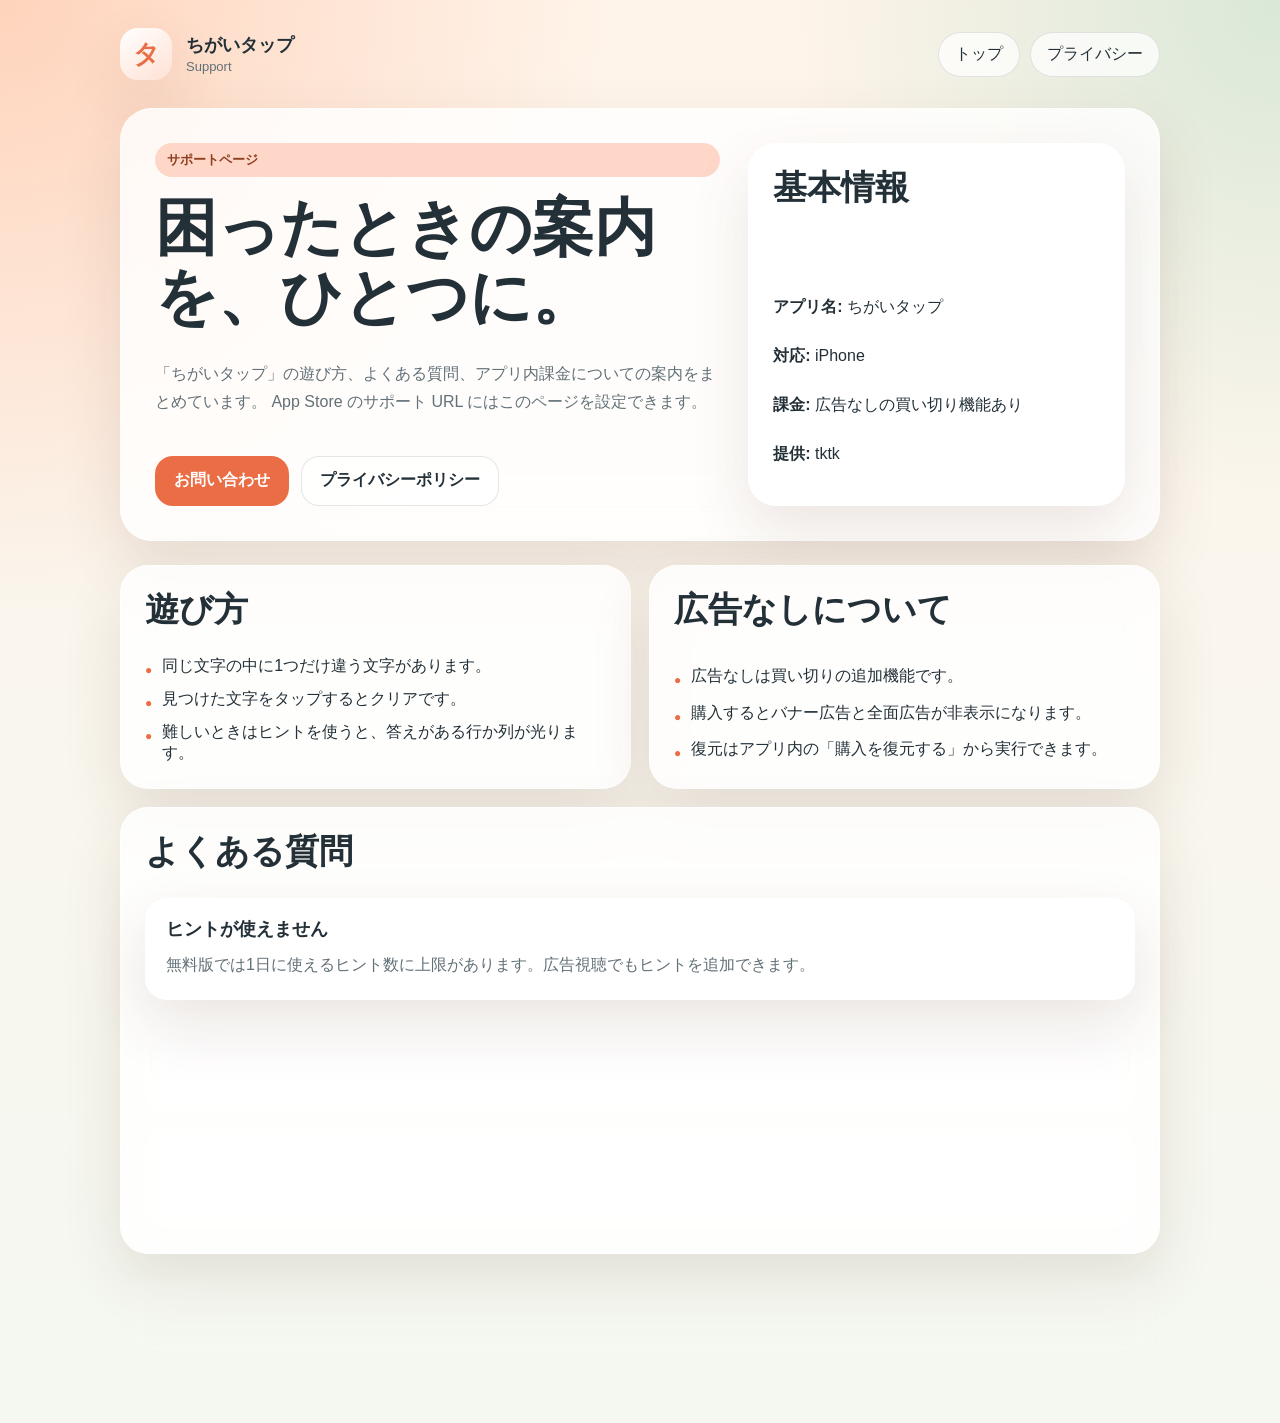
==== support.html @ b69aa009 "Add files via upload" ====
<!DOCTYPE html>
<html lang="ja">
<head>
  <meta charset="UTF-8">
  <meta name="viewport" content="width=device-width, initial-scale=1.0">
  <title>ちがいタップ サポート</title>
  <meta name="description" content="ちがいタップのサポートページです。遊び方、よくある質問、お問い合わせ先を案内しています。">
  <link rel="stylesheet" href="./styles.css">
</head>
<body>
  <div class="shell">
    <header class="nav">
      <a class="brand" href="./index.html">
        <div class="brand-mark">タ</div>
        <div class="brand-copy">
          <strong>ちがいタップ</strong>
          <span>Support</span>
        </div>
      </a>
      <nav class="nav-links">
        <a href="./index.html">トップ</a>
        <a href="https://github.com/tktk-hrms/kabuyu-pocket-policy/">プライバシー</a>
      </nav>
    </header>

    <section class="hero">
      <div class="stack">
        <div class="eyebrow">サポートページ</div>
        <h1>困ったときの案内を、ひとつに。</h1>
        <p>
          「ちがいタップ」の遊び方、よくある質問、アプリ内課金についての案内をまとめています。
          App Store のサポート URL にはこのページを設定できます。
        </p>
        <div class="hero-actions">
          <a class="button button-primary" href="mailto:support@example.com">お問い合わせ</a>
          <a class="button button-secondary" href="https://github.com/tktk-hrms/kabuyu-pocket-policy/">プライバシーポリシー</a>
        </div>
      </div>

      <div class="card stack">
        <h2>基本情報</h2>
        <ul class="meta-list">
          <li><strong>アプリ名:</strong> ちがいタップ</li>
          <li><strong>対応:</strong> iPhone</li>
          <li><strong>課金:</strong> 広告なしの買い切り機能あり</li>
          <li><strong>提供:</strong> tktk</li>
        </ul>
      </div>
    </section>

    <section class="grid two">
      <article class="card stack">
        <h2>遊び方</h2>
        <ul class="check-list">
          <li>同じ文字の中に1つだけ違う文字があります。</li>
          <li>見つけた文字をタップするとクリアです。</li>
          <li>難しいときはヒントを使うと、答えがある行か列が光ります。</li>
        </ul>
      </article>

      <article class="card stack">
        <h2>広告なしについて</h2>
        <ul class="check-list">
          <li>広告なしは買い切りの追加機能です。</li>
          <li>購入するとバナー広告と全面広告が非表示になります。</li>
          <li>復元はアプリ内の「購入を復元する」から実行できます。</li>
        </ul>
      </article>
    </section>

    <section class="card stack" style="margin-top:18px;">
      <h2>よくある質問</h2>
      <div class="faq">
        <article class="faq-item">
          <h3>ヒントが使えません</h3>
          <p>無料版では1日に使えるヒント数に上限があります。広告視聴でもヒントを追加できます。</p>
        </article>
        <article class="faq-item">
          <h3>広告なしを購入したのに反映されません</h3>
          <p>設定画面や購入画面から「購入を復元する」をお試しください。改善しない場合は購入日時を添えてお問い合わせください。</p>
        </article>
        <article class="faq-item">
          <h3>記録が見つかりません</h3>
          <p>記録は端末内に保存されます。アプリ削除や端末変更時は引き継がれない場合があります。</p>
        </article>
      </div>
    </section>

    <footer class="footer">
      <div>
        <strong>お問い合わせ先</strong>
        <div class="small">support@example.com</div>
      </div>
      <div class="nav-links">
        <a href="./index.html">マーケティングページ</a>
        <a href="https://github.com/tktk-hrms/kabuyu-pocket-policy/">プライバシー</a>
      </div>
    </footer>
  </div>
</body>
</html>
---- styles.css ----
:root {
  --bg: #fff7ef;
  --surface: rgba(255, 255, 255, 0.82);
  --surface-strong: #ffffff;
  --text: #233038;
  --muted: #627077;
  --line: rgba(35, 48, 56, 0.12);
  --accent: #ea6d45;
  --accent-soft: #ffd7c8;
  --success: #31784e;
  --shadow: 0 24px 60px rgba(90, 52, 32, 0.12);
}

* {
  box-sizing: border-box;
}

html {
  scroll-behavior: smooth;
}

body {
  margin: 0;
  font-family: -apple-system, BlinkMacSystemFont, "Hiragino Sans", "Yu Gothic", sans-serif;
  color: var(--text);
  background:
    radial-gradient(circle at top left, rgba(255, 199, 170, 0.72), transparent 32%),
    radial-gradient(circle at top right, rgba(201, 227, 208, 0.7), transparent 26%),
    linear-gradient(180deg, #fff4ea 0%, #f4f8f1 100%);
}

a {
  color: inherit;
}

.shell {
  max-width: 1080px;
  margin: 0 auto;
  padding: 28px 20px 56px;
}

.nav {
  display: flex;
  align-items: center;
  justify-content: space-between;
  gap: 16px;
  margin-bottom: 28px;
}

.brand {
  display: flex;
  align-items: center;
  gap: 14px;
  text-decoration: none;
}

.brand-mark {
  width: 52px;
  height: 52px;
  border-radius: 18px;
  display: grid;
  place-items: center;
  background: linear-gradient(145deg, #ffffff, #ffe1d4);
  box-shadow: var(--shadow);
  color: var(--accent);
  font-size: 26px;
  font-weight: 800;
}

.brand-copy strong {
  display: block;
  font-size: 18px;
}

.brand-copy span {
  color: var(--muted);
  font-size: 13px;
}

.nav-links {
  display: flex;
  flex-wrap: wrap;
  gap: 10px;
}

.nav-links a {
  text-decoration: none;
  padding: 11px 16px;
  border-radius: 999px;
  background: rgba(255, 255, 255, 0.72);
  border: 1px solid var(--line);
}

.hero,
.card,
.faq-item,
.footer {
  background: var(--surface);
  backdrop-filter: blur(14px);
  border: 1px solid rgba(255, 255, 255, 0.68);
  box-shadow: var(--shadow);
}

.hero {
  border-radius: 32px;
  padding: 34px;
  display: grid;
  grid-template-columns: 1.2fr 0.8fr;
  gap: 28px;
  margin-bottom: 24px;
}

.eyebrow {
  display: inline-flex;
  align-items: center;
  gap: 8px;
  padding: 8px 12px;
  border-radius: 999px;
  background: var(--accent-soft);
  color: #8e3f20;
  font-size: 13px;
  font-weight: 700;
}

h1,
h2,
h3 {
  margin: 0 0 12px;
  line-height: 1.12;
}

h1 {
  font-size: clamp(36px, 6vw, 62px);
}

h2 {
  font-size: clamp(24px, 3.4vw, 34px);
}

p {
  margin: 0;
  line-height: 1.75;
  color: var(--muted);
}

.stack {
  display: grid;
  gap: 16px;
}

.hero-actions {
  display: flex;
  flex-wrap: wrap;
  gap: 12px;
  margin-top: 24px;
}

.button {
  display: inline-flex;
  align-items: center;
  justify-content: center;
  min-height: 50px;
  padding: 0 18px;
  border-radius: 18px;
  text-decoration: none;
  font-weight: 700;
  border: 1px solid transparent;
}

.button-primary {
  background: var(--accent);
  color: white;
}

.button-secondary {
  background: rgba(255, 255, 255, 0.74);
  border-color: var(--line);
}

.grid {
  display: grid;
  gap: 18px;
}

.grid.two {
  grid-template-columns: repeat(2, minmax(0, 1fr));
}

.card {
  border-radius: 28px;
  padding: 24px;
}

.feature-list,
.meta-list,
.check-list {
  display: grid;
  gap: 12px;
  padding: 0;
  margin: 0;
  list-style: none;
}

.feature-list li,
.check-list li {
  display: flex;
  gap: 10px;
  align-items: flex-start;
}

.feature-list li::before,
.check-list li::before {
  content: "●";
  color: var(--accent);
  font-size: 12px;
  margin-top: 7px;
}

.phone-frame {
  width: min(100%, 320px);
  aspect-ratio: 9 / 19.5;
  margin: 0 auto;
  padding: 14px;
  border-radius: 38px;
  background: #1b1f20;
  box-shadow: 0 20px 55px rgba(13, 18, 20, 0.22);
}

.phone-screen {
  height: 100%;
  border-radius: 28px;
  overflow: hidden;
  background:
    linear-gradient(180deg, rgba(255, 244, 236, 0.95), rgba(240, 245, 236, 0.95)),
    linear-gradient(120deg, #ffe6d8, #edf3ea);
  padding: 18px;
  display: grid;
  gap: 14px;
}

.pill-row {
  display: flex;
  gap: 8px;
  flex-wrap: wrap;
}

.pill {
  height: 36px;
  padding: 0 14px;
  border-radius: 999px;
  background: rgba(255, 255, 255, 0.8);
  display: inline-flex;
  align-items: center;
  font-size: 13px;
  font-weight: 700;
}

.board {
  display: grid;
  grid-template-columns: repeat(5, 1fr);
  gap: 8px;
}

.tile {
  aspect-ratio: 1;
  border-radius: 16px;
  display: grid;
  place-items: center;
  background: rgba(255, 255, 255, 0.84);
  font-size: 24px;
  font-weight: 800;
}

.tile.accent {
  background: rgba(255, 215, 200, 0.95);
  box-shadow: inset 0 0 0 3px rgba(234, 109, 69, 0.34);
}

.faq {
  display: grid;
  gap: 12px;
}

.faq-item {
  border-radius: 22px;
  padding: 20px;
}

.faq-item h3 {
  font-size: 18px;
}

.footer {
  margin-top: 26px;
  border-radius: 24px;
  padding: 20px 22px;
  display: flex;
  flex-wrap: wrap;
  gap: 14px;
  justify-content: space-between;
  align-items: center;
}

.small {
  font-size: 13px;
}

@media (max-width: 820px) {
  .hero,
  .grid.two {
    grid-template-columns: 1fr;
  }

  .hero {
    padding: 24px;
  }

  .shell {
    padding: 20px 16px 40px;
  }
}
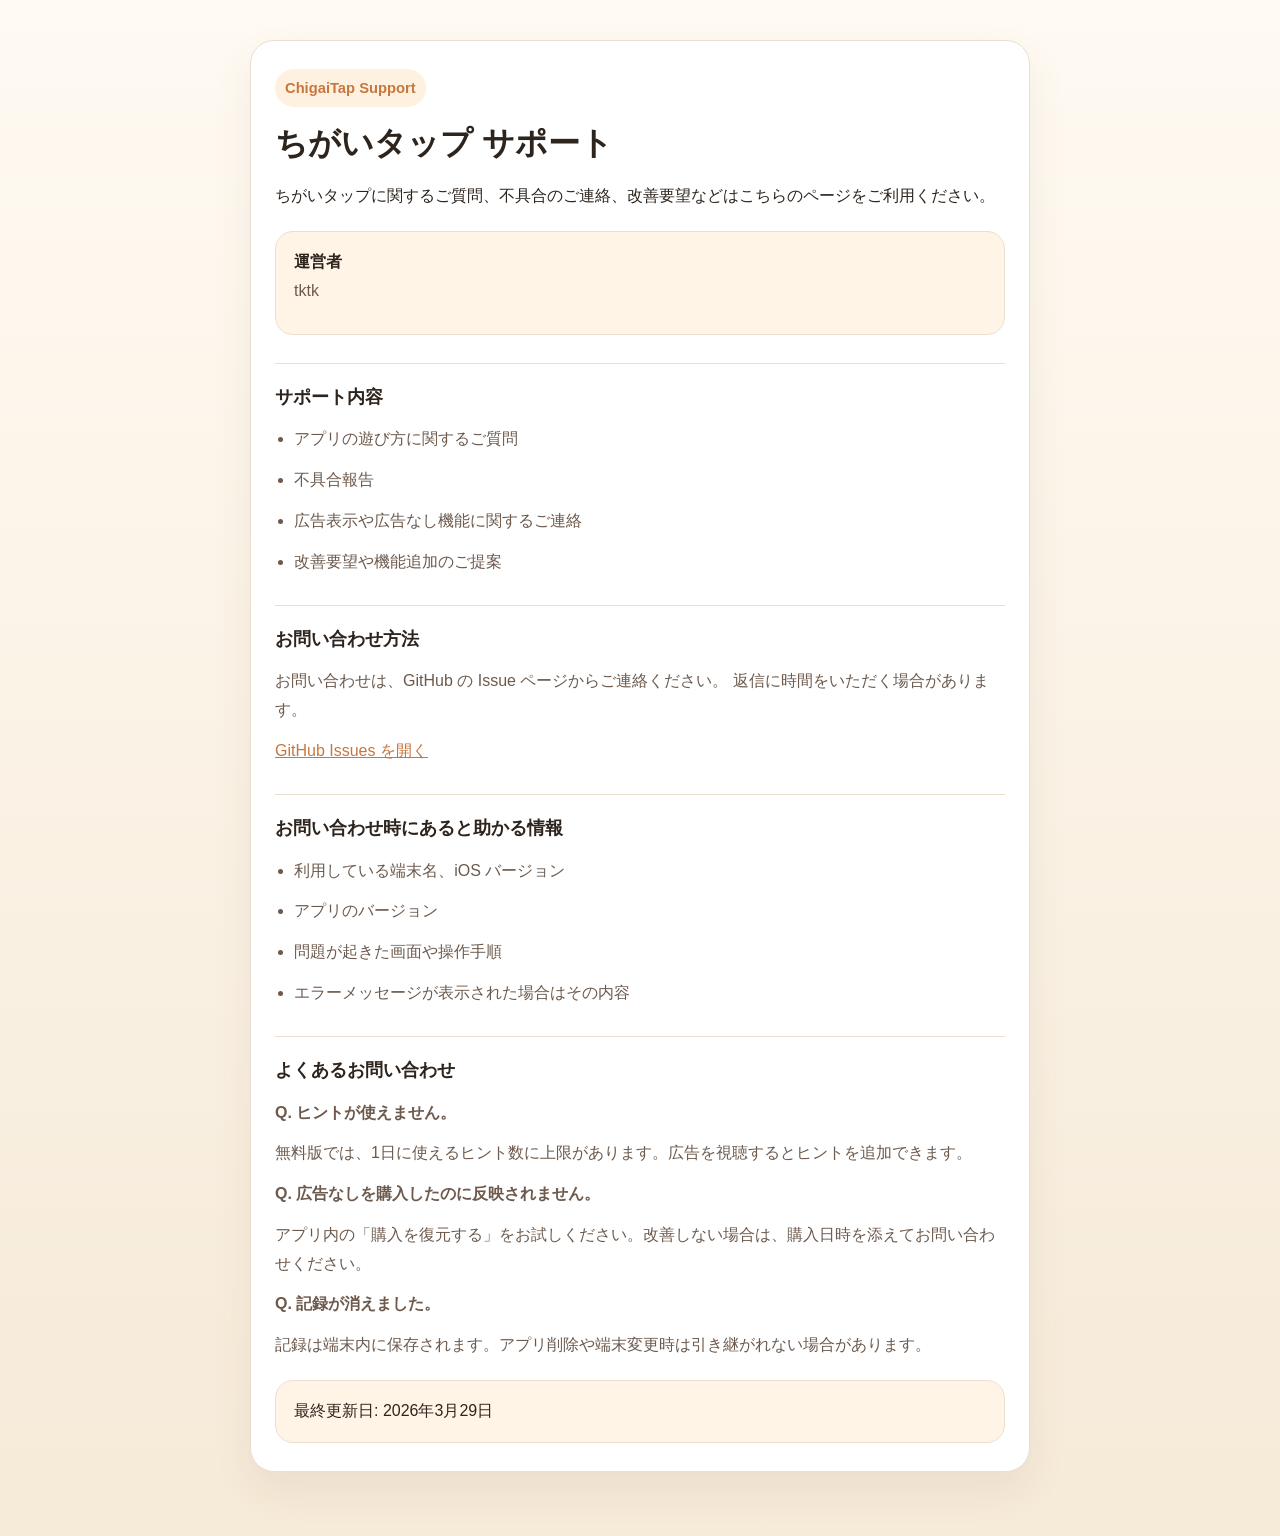
==== commit 4498e71a: "Add files via upload" ====
--- a/support.html
+++ b/support.html
@@ -1,101 +1,133 @@
-<!DOCTYPE html>
+<!doctype html>
 <html lang="ja">
 <head>
-  <meta charset="UTF-8">
-  <meta name="viewport" content="width=device-width, initial-scale=1.0">
+  <meta charset="utf-8">
+  <meta name="viewport" content="width=device-width, initial-scale=1">
   <title>ちがいタップ サポート</title>
-  <meta name="description" content="ちがいタップのサポートページです。遊び方、よくある質問、お問い合わせ先を案内しています。">
-  <link rel="stylesheet" href="./styles.css">
+  <style>
+    :root {
+      color-scheme: light;
+      --bg: #fffaf2;
+      --panel: #ffffff;
+      --text: #2d241d;
+      --sub: #6d5a4d;
+      --line: #eadfce;
+      --accent: #c7773e;
+      --soft: #fff4e6;
+    }
+    * { box-sizing: border-box; }
+    body {
+      margin: 0;
+      font-family: -apple-system, BlinkMacSystemFont, "Hiragino Sans", "Yu Gothic", sans-serif;
+      background: linear-gradient(180deg, #fffaf2 0%, #f6ead8 100%);
+      color: var(--text);
+      line-height: 1.8;
+    }
+    .wrap {
+      max-width: 820px;
+      margin: 0 auto;
+      padding: 40px 20px 64px;
+    }
+    .card {
+      background: var(--panel);
+      border: 1px solid var(--line);
+      border-radius: 24px;
+      padding: 28px 24px;
+      box-shadow: 0 18px 40px rgba(105, 71, 32, 0.08);
+    }
+    h1, h2 {
+      line-height: 1.4;
+      margin: 0 0 16px;
+    }
+    h1 { font-size: 2rem; }
+    h2 {
+      font-size: 1.15rem;
+      margin-top: 28px;
+      padding-top: 20px;
+      border-top: 1px solid var(--line);
+    }
+    p, li { color: var(--sub); margin: 0 0 12px; }
+    ul { margin: 0; padding-left: 1.2rem; }
+    a { color: var(--accent); }
+    .meta {
+      display: inline-block;
+      padding: 6px 10px;
+      border-radius: 999px;
+      background: #fff1df;
+      color: var(--accent);
+      font-size: 0.92rem;
+      font-weight: 600;
+      margin-bottom: 14px;
+    }
+    .lead { color: var(--text); }
+    .box {
+      margin-top: 20px;
+      padding: 16px 18px;
+      border-radius: 18px;
+      background: var(--soft);
+      border: 1px solid var(--line);
+    }
+  </style>
 </head>
 <body>
-  <div class="shell">
-    <header class="nav">
-      <a class="brand" href="./index.html">
-        <div class="brand-mark">タ</div>
-        <div class="brand-copy">
-          <strong>ちがいタップ</strong>
-          <span>Support</span>
-        </div>
-      </a>
-      <nav class="nav-links">
-        <a href="./index.html">トップ</a>
-        <a href="https://github.com/tktk-hrms/kabuyu-pocket-policy/">プライバシー</a>
-      </nav>
-    </header>
+  <main class="wrap">
+    <section class="card">
+      <div class="meta">ChigaiTap Support</div>
+      <h1>ちがいタップ サポート</h1>
+      <p class="lead">
+        ちがいタップに関するご質問、不具合のご連絡、改善要望などはこちらのページをご利用ください。
+      </p>
 
-    <section class="hero">
-      <div class="stack">
-        <div class="eyebrow">サポートページ</div>
-        <h1>困ったときの案内を、ひとつに。</h1>
-        <p>
-          「ちがいタップ」の遊び方、よくある質問、アプリ内課金についての案内をまとめています。
-          App Store のサポート URL にはこのページを設定できます。
-        </p>
-        <div class="hero-actions">
-          <a class="button button-primary" href="mailto:support@example.com">お問い合わせ</a>
-          <a class="button button-secondary" href="https://github.com/tktk-hrms/kabuyu-pocket-policy/">プライバシーポリシー</a>
-        </div>
+      <div class="box">
+        <strong>運営者</strong>
+        <p>tktk</p>
       </div>
 
-      <div class="card stack">
-        <h2>基本情報</h2>
-        <ul class="meta-list">
-          <li><strong>アプリ名:</strong> ちがいタップ</li>
-          <li><strong>対応:</strong> iPhone</li>
-          <li><strong>課金:</strong> 広告なしの買い切り機能あり</li>
-          <li><strong>提供:</strong> tktk</li>
-        </ul>
+      <h2>サポート内容</h2>
+      <ul>
+        <li>アプリの遊び方に関するご質問</li>
+        <li>不具合報告</li>
+        <li>広告表示や広告なし機能に関するご連絡</li>
+        <li>改善要望や機能追加のご提案</li>
+      </ul>
+
+      <h2>お問い合わせ方法</h2>
+      <p>
+        お問い合わせは、GitHub の Issue ページからご連絡ください。
+        返信に時間をいただく場合があります。
+      </p>
+      <p>
+        <a href="https://github.com/tktk-hrms/kabuyu-pocket-policy/issues">GitHub Issues を開く</a>
+      </p>
+
+      <h2>お問い合わせ時にあると助かる情報</h2>
+      <ul>
+        <li>利用している端末名、iOS バージョン</li>
+        <li>アプリのバージョン</li>
+        <li>問題が起きた画面や操作手順</li>
+        <li>エラーメッセージが表示された場合はその内容</li>
+      </ul>
+
+      <h2>よくあるお問い合わせ</h2>
+      <p><strong>Q. ヒントが使えません。</strong></p>
+      <p>
+        無料版では、1日に使えるヒント数に上限があります。広告を視聴するとヒントを追加できます。
+      </p>
+
+      <p><strong>Q. 広告なしを購入したのに反映されません。</strong></p>
+      <p>
+        アプリ内の「購入を復元する」をお試しください。改善しない場合は、購入日時を添えてお問い合わせください。
+      </p>
+
+      <p><strong>Q. 記録が消えました。</strong></p>
+      <p>
+        記録は端末内に保存されます。アプリ削除や端末変更時は引き継がれない場合があります。
+      </p>
+
+      <div class="box">
+        最終更新日: 2026年3月29日
       </div>
     </section>
-
-    <section class="grid two">
-      <article class="card stack">
-        <h2>遊び方</h2>
-        <ul class="check-list">
-          <li>同じ文字の中に1つだけ違う文字があります。</li>
-          <li>見つけた文字をタップするとクリアです。</li>
-          <li>難しいときはヒントを使うと、答えがある行か列が光ります。</li>
-        </ul>
-      </article>
-
-      <article class="card stack">
-        <h2>広告なしについて</h2>
-        <ul class="check-list">
-          <li>広告なしは買い切りの追加機能です。</li>
-          <li>購入するとバナー広告と全面広告が非表示になります。</li>
-          <li>復元はアプリ内の「購入を復元する」から実行できます。</li>
-        </ul>
-      </article>
-    </section>
-
-    <section class="card stack" style="margin-top:18px;">
-      <h2>よくある質問</h2>
-      <div class="faq">
-        <article class="faq-item">
-          <h3>ヒントが使えません</h3>
-          <p>無料版では1日に使えるヒント数に上限があります。広告視聴でもヒントを追加できます。</p>
-        </article>
-        <article class="faq-item">
-          <h3>広告なしを購入したのに反映されません</h3>
-          <p>設定画面や購入画面から「購入を復元する」をお試しください。改善しない場合は購入日時を添えてお問い合わせください。</p>
-        </article>
-        <article class="faq-item">
-          <h3>記録が見つかりません</h3>
-          <p>記録は端末内に保存されます。アプリ削除や端末変更時は引き継がれない場合があります。</p>
-        </article>
-      </div>
-    </section>
-
-    <footer class="footer">
-      <div>
-        <strong>お問い合わせ先</strong>
-        <div class="small">support@example.com</div>
-      </div>
-      <div class="nav-links">
-        <a href="./index.html">マーケティングページ</a>
-        <a href="https://github.com/tktk-hrms/kabuyu-pocket-policy/">プライバシー</a>
-      </div>
-    </footer>
-  </div>
+  </main>
 </body>
 </html>
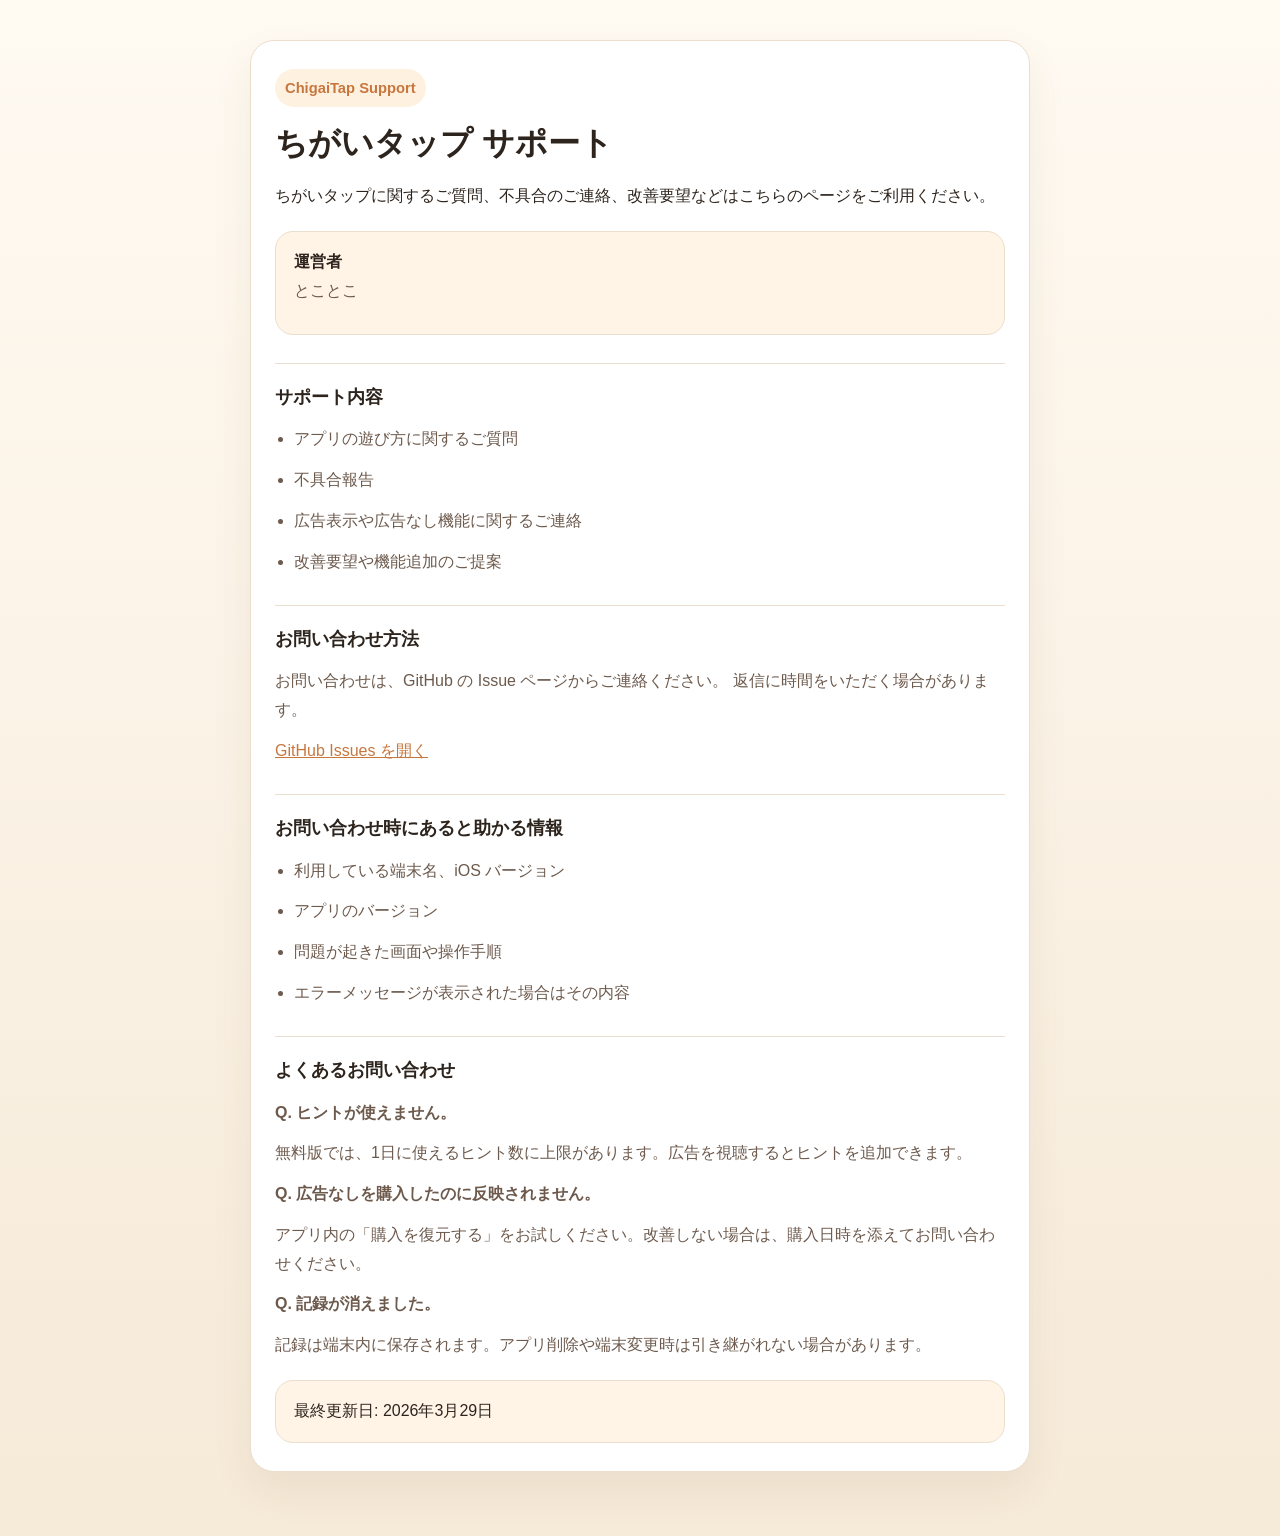
==== commit 2df4e362: "Add files via upload" ====
--- a/support.html
+++ b/support.html
@@ -80,7 +80,7 @@
 
       <div class="box">
         <strong>運営者</strong>
-        <p>tktk</p>
+        <p>とことこ</p>
       </div>
 
       <h2>サポート内容</h2>
